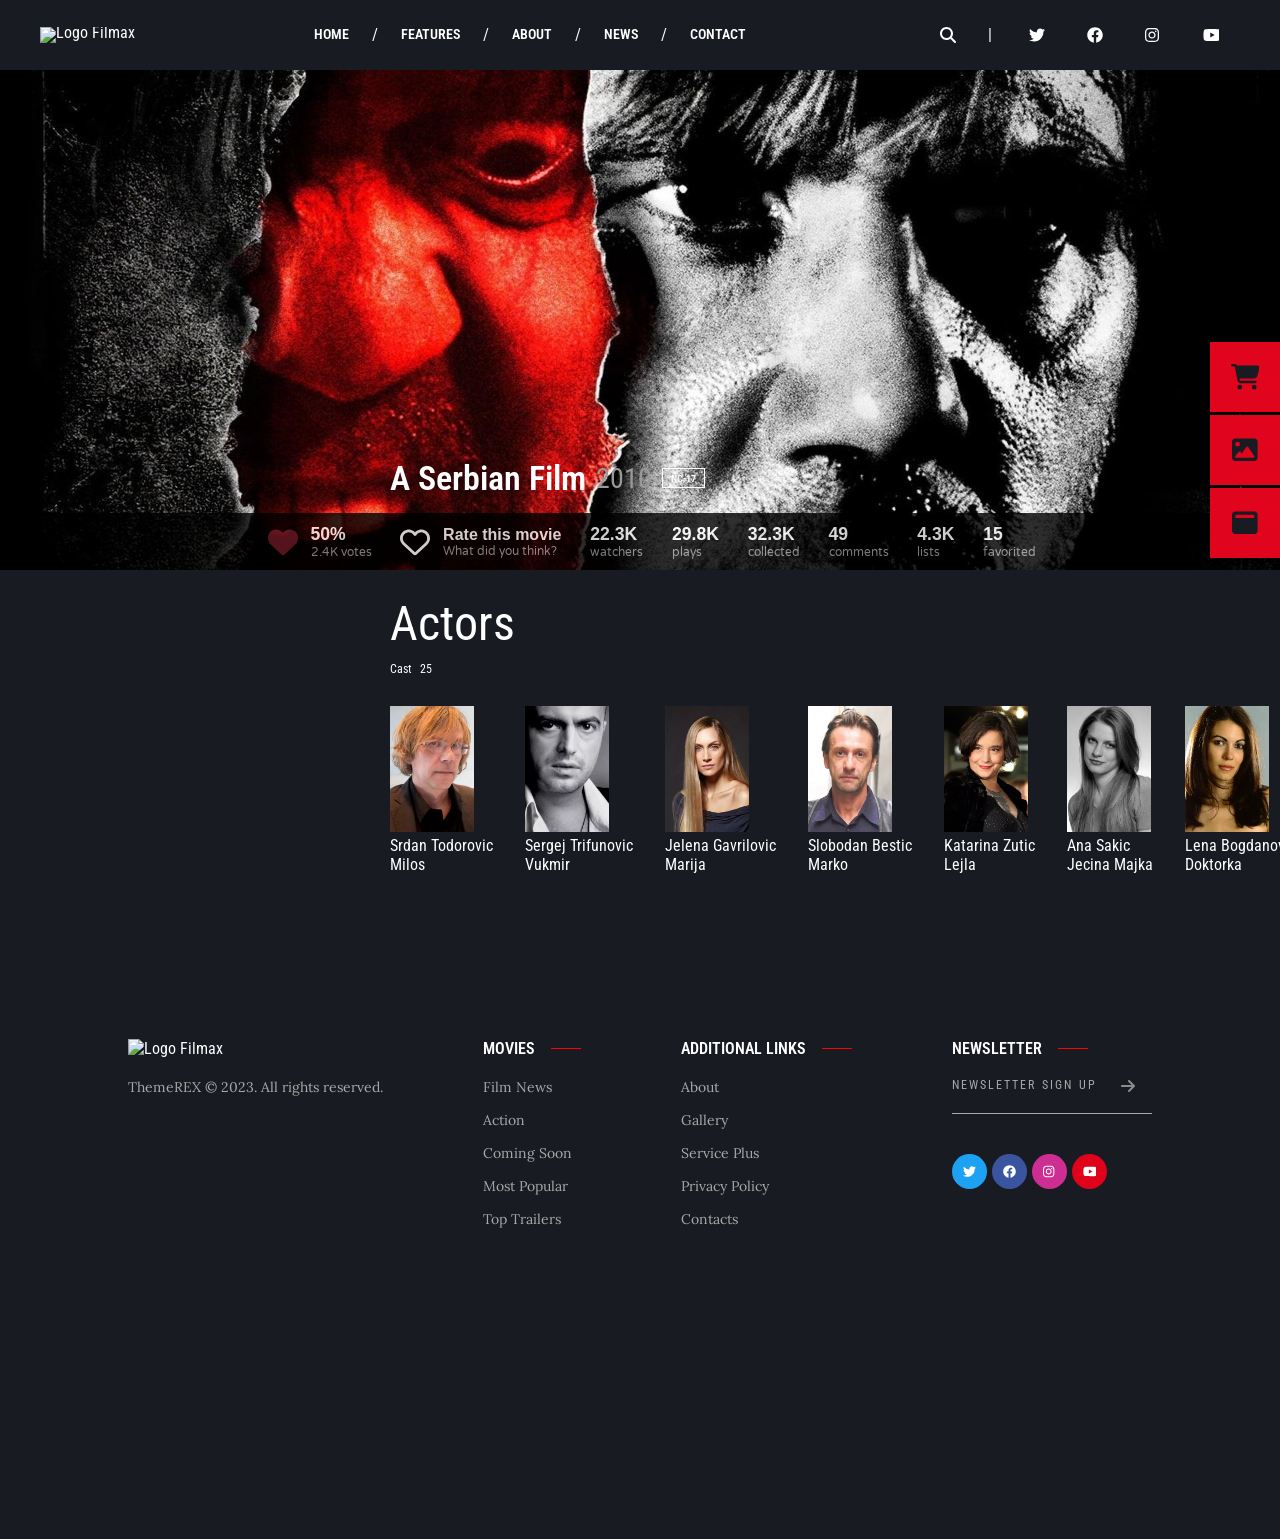
==== HTML/A SERBIAN FILM/index.html @ 6d9fb3a1 "mitad 1 pag pelicula" ====
<!DOCTYPE html>
<html lang="en">

<head>
    <meta charset="UTF-8">
    <meta name="viewport" content="width=device-width, initial-scale=1.0">
    <title>A Serbian Film</title>
    <link rel="stylesheet" href="styles.css" />
    <link rel="stylesheet" href="reset.css" />
    <style>
        @import url('https://fonts.googleapis.com/css2?family=Lora:wght@400;500&family=Roboto+Condensed:ital,wght@0,400;0,700;1,300&family=Work+Sans:wght@200;400;700&display=swap');

        @import url('https://fonts.googleapis.com/css2?family=Roboto+Condensed:ital,wght@0,400;0,700;1,300&family=Work+Sans:wght@200;400;700&display=swap');

        @import url('https://fonts.googleapis.com/css2?family=Lora:wght@400;500&family=Roboto+Condensed:ital,wght@0,400;0,700;1,300&family=Varela+Round&family=Work+Sans:wght@200;400;700&display=swap');
    </style>

</head>

<body>
    <header class="header ">

        <div class="div-header max-content">

            <img src="https://filmax.themerex.net/wp-content/uploads/2017/12/logo-1x.png" alt="Logo Filmax" />

            <nav class="nav-layout-box">
                <ul>
                    <li>
                        <a href="#">
                            <h3>Home</h3>
                        </a>
                    </li>
                    <span> / </span>
                    <li>
                        <a href="#">
                            <h3>Features</h3>
                        </a>
                    </li>
                    <span> / </span>
                    <li>
                        <a href="#">
                            <h3>About</h3>
                        </a>
                    </li>
                    <span> / </span>
                    <li>
                        <a href="#">
                            <h3>News</h3>
                        </a>
                    </li>
                    <span> / </span>
                    <li>
                        <a href="#">
                            <h3>Contact</h3>
                        </a>
                    </li>
                </ul>
            </nav>

            <section class="header-derecha">
                <search>
                    <a class="search-button">
                        <button class="icon">
                            <svg xmlns="http://www.w3.org/2000/svg" height="1em" viewBox="0 0 512 512">
                                <path
                                    d="M416 208c0 45.9-14.9 88.3-40 122.7L502.6 457.4c12.5 12.5 12.5 32.8 0 45.3s-32.8 12.5-45.3 0L330.7 376c-34.4 25.2-76.8 40-122.7 40C93.1 416 0 322.9 0 208S93.1 0 208 0S416 93.1 416 208zM208 352a144 144 0 1 0 0-288 144 144 0 1 0 0 288z" />
                            </svg>
                        </button>
                    </a>
                </search>

                <span>|</span>

                <nav class="redes-sociales1">
                    <ul>
                        <li>
                            <a class="twitter" href="#"><svg xmlns="http://www.w3.org/2000/svg" width="30px"
                                    viewBox="0 0 512 512" fill="#ffffff">
                                    <path
                                        d="M459.37 151.716c.325 4.548.325 9.097.325 13.645 0 138.72-105.583 298.558-298.558 298.558-59.452 0-114.68-17.219-161.137-47.106 8.447.974 16.568 1.299 25.34 1.299 49.055 0 94.213-16.568 130.274-44.832-46.132-.975-84.792-31.188-98.112-72.772 6.498.974 12.995 1.624 19.818 1.624 9.421 0 18.843-1.3 27.614-3.573-48.081-9.747-84.143-51.98-84.143-102.985v-1.299c13.969 7.797 30.214 12.67 47.431 13.319-28.264-18.843-46.781-51.005-46.781-87.391 0-19.492 5.197-37.36 14.294-52.954 51.655 63.675 129.3 105.258 216.365 109.807-1.624-7.797-2.599-15.918-2.599-24.04 0-57.828 46.782-104.934 104.934-104.934 30.213 0 57.502 12.67 76.67 33.137 23.715-4.548 46.456-13.32 66.599-25.34-7.798 24.366-24.366 44.833-46.132 57.827 21.117-2.273 41.584-8.122 60.426-16.243-14.292 20.791-32.161 39.308-52.628 54.253z" />
                                </svg>
                            </a>
                        </li>
                        <li>
                            <a class="fb" href="#"><svg xmlns="http://www.w3.org/2000/svg" width="30px"
                                    viewBox="0 0 512 512" fill="#ffffff">

                                    <path
                                        d="M504 256C504 119 393 8 256 8S8 119 8 256c0 123.78 90.69 226.38 209.25 245V327.69h-63V256h63v-54.64c0-62.15 37-96.48 93.67-96.48 27.14 0 55.52 4.84 55.52 4.84v61h-31.28c-30.8 0-40.41 19.12-40.41 38.73V256h68.78l-11 71.69h-57.78V501C413.31 482.38 504 379.78 504 256z" />
                                </svg>
                            </a>
                        </li>
                        <li>
                            <a class="instagram" href="#"><svg xmlns="http://www.w3.org/2000/svg" width="30px"
                                    viewBox="0 0 512 512" fill="#ffffff">
                                    <path
                                        d="M224.1 141c-63.6 0-114.9 51.3-114.9 114.9s51.3 114.9 114.9 114.9S339 319.5 339 255.9 287.7 141 224.1 141zm0 189.6c-41.1 0-74.7-33.5-74.7-74.7s33.5-74.7 74.7-74.7 74.7 33.5 74.7 74.7-33.6 74.7-74.7 74.7zm146.4-194.3c0 14.9-12 26.8-26.8 26.8-14.9 0-26.8-12-26.8-26.8s12-26.8 26.8-26.8 26.8 12 26.8 26.8zm76.1 27.2c-1.7-35.9-9.9-67.7-36.2-93.9-26.2-26.2-58-34.4-93.9-36.2-37-2.1-147.9-2.1-184.9 0-35.8 1.7-67.6 9.9-93.9 36.1s-34.4 58-36.2 93.9c-2.1 37-2.1 147.9 0 184.9 1.7 35.9 9.9 67.7 36.2 93.9s58 34.4 93.9 36.2c37 2.1 147.9 2.1 184.9 0 35.9-1.7 67.7-9.9 93.9-36.2 26.2-26.2 34.4-58 36.2-93.9 2.1-37 2.1-147.8 0-184.8zM398.8 388c-7.8 19.6-22.9 34.7-42.6 42.6-29.5 11.7-99.5 9-132.1 9s-102.7 2.6-132.1-9c-19.6-7.8-34.7-22.9-42.6-42.6-11.7-29.5-9-99.5-9-132.1s-2.6-102.7 9-132.1c7.8-19.6 22.9-34.7 42.6-42.6 29.5-11.7 99.5-9 132.1-9s102.7-2.6 132.1 9c19.6 7.8 34.7 22.9 42.6 42.6 11.7 29.5 9 99.5 9 132.1s2.7 102.7-9 132.1z" />
                                </svg>
                            </a>
                        </li>
                        <li>
                            <a class="youtube" href="#"><svg xmlns="http://www.w3.org/2000/svg" width="30px"
                                    viewBox="0 0 512 512" fill="#ffffff">
                                    <path
                                        d="M549.655 124.083c-6.281-23.65-24.787-42.276-48.284-48.597C458.781 64 288 64 288 64S117.22 64 74.629 75.486c-23.497 6.322-42.003 24.947-48.284 48.597-11.412 42.867-11.412 132.305-11.412 132.305s0 89.438 11.412 132.305c6.281 23.65 24.787 41.5 48.284 47.821C117.22 448 288 448 288 448s170.78 0 213.371-11.486c23.497-6.321 42.003-24.171 48.284-47.821 11.412-42.867 11.412-132.305 11.412-132.305s0-89.438-11.412-132.305zm-317.51 213.508V175.185l142.739 81.205-142.739 81.201z" />
                                </svg>
                            </a>
                        </li>
                    </ul>
                </nav>
            </section>
        </div>

    </header>
    <main>
        <div class="fondo-superior">
            <div class="bottom-fondo">
                <div class="title-date">
                    <h2>A Serbian Film</h2>
                    <date>2010</date>
                    <div class="NC-17">NC-17</div>
                </div>
                <div class="rating">
                    <nav class="nav-rate">
                        <ul>
                            <li>
                                <svg xmlns="http://www.w3.org/2000/svg" height="1em"
                                    viewBox="0 0 512 512">
                                    <path
                                        d="M47.6 300.4L228.3 469.1c7.5 7 17.4 10.9 27.7 10.9s20.2-3.9 27.7-10.9L464.4 300.4c30.4-28.3 47.6-68 47.6-109.5v-5.8c0-69.9-50.5-129.5-119.4-141C347 36.5 300.6 51.4 268 84L256 96 244 84c-32.6-32.6-79-47.5-124.6-39.9C50.5 55.6 0 115.2 0 185.1v5.8c0 41.5 17.2 81.2 47.6 109.5z" />
                                </svg>
                                <div class="votes">
                                    <span class="negrita">50%</span>
                                    <span class="light-grey">2.4K votes</span>
                                </div>
                            </li>
                            <li>
                                <svg xmlns="http://www.w3.org/2000/svg" height="1em"
                                    viewBox="0 0 512 512">
                                    <path
                                    fill="#ffffff"
                                        d="M225.8 468.2l-2.5-2.3L48.1 303.2C17.4 274.7 0 234.7 0 192.8v-3.3c0-70.4 50-130.8 119.2-144C158.6 37.9 198.9 47 231 69.6c9 6.4 17.4 13.8 25 22.3c4.2-4.8 8.7-9.2 13.5-13.3c3.7-3.2 7.5-6.2 11.5-9c0 0 0 0 0 0C313.1 47 353.4 37.9 392.8 45.4C462 58.6 512 119.1 512 189.5v3.3c0 41.9-17.4 81.9-48.1 110.4L288.7 465.9l-2.5 2.3c-8.2 7.6-19 11.9-30.2 11.9s-22-4.2-30.2-11.9zM239.1 145c-.4-.3-.7-.7-1-1.1l-17.8-20c0 0-.1-.1-.1-.1c0 0 0 0 0 0c-23.1-25.9-58-37.7-92-31.2C81.6 101.5 48 142.1 48 189.5v3.3c0 28.5 11.9 55.8 32.8 75.2L256 430.7 431.2 268c20.9-19.4 32.8-46.7 32.8-75.2v-3.3c0-47.3-33.6-88-80.1-96.9c-34-6.5-69 5.4-92 31.2c0 0 0 0-.1 .1s0 0-.1 .1l-17.8 20c-.3 .4-.7 .7-1 1.1c-4.5 4.5-10.6 7-16.9 7s-12.4-2.5-16.9-7z" />
                                </svg>
                                <div class="rate-this">
                                    <span class="negrita-rate">Rate this movie</span>
                                    <span class="light-grey">What did you think?</span>
                                </div>
                            </li>
                            <li>
                                <div class="watchers">
                                    <span class="negrita">22.3K</span>
                                    <span class="light-grey">watchers</span>
                                </div>
                            </li>
                            <li>
                                <div class="plays">
                                    <span class="negrita">29.8K</span>
                                    <span class="light-grey">plays</span>
                                </div>
                            </li>
                            <li>
                                <div class="collected">
                                    <span class="negrita">32.3K</span>
                                    <span class="light-grey">collected</span>
                                </div>
                            </li>
                            <li>
                                <div class="comments">
                                    <span class="negrita">49</span>
                                    <span class="light-grey">comments</span>
                                </div>
                            </li>
                            <li>
                                <div class="lists">
                                    <span class="negrita">4.3K</span>
                                    <span class="light-grey">lists</span>
                                </div>
                            </li>
                            <li>
                                <div class="favorited">
                                    <span class="negrita">15</span>
                                    <span class="light-grey">favorited</span>
                                </div>
                            </li>
                        </ul>
                    </nav>
                </div>
            </div>
        </div>

        <section class="actors">
            <h2>Actors</h2>
            <div class="cast">
                <p>Cast</p>
                <span>25</span>
            </div>
            <div class="posters">
               <a href="#">
                <img src="imagenes/898f178132.jpg.webp">
                <h3>Srdan Todorovic</h3>
                <h4>Milos</h4>
               </a>
               <a href="#">
                <img src="imagenes/vukmir.webp">
                <h3>Sergej Trifunovic</h3>
                <h4>Vukmir</h4>
               </a>
               <a href="#">
                <img src="imagenes/marija.webp">
                <h3>Jelena Gavrilovic</h3>
                <h4>Marija</h4>
               </a>
               <a href="#">
                <img src="imagenes/marko.webp">
                <h3>Slobodan Bestic</h3>
                <h4>Marko</h4>
               </a>
               <a href="#">
                <img src="imagenes/lejla.webp">
                <h3>Katarina Zutic</h3>
                <h4>Lejla</h4>
               </a>
               <a href="#">
                <img src="imagenes/jecina-majka.webp">
                <h3>Ana Sakic</h3>
                <h4>Jecina Majka</h4>
               </a>
               <a href="#">
                <img src="imagenes/doktorka.webp">
                <h3>Lena Bogdanovic</h3>
                <h4>Doktorka</h4>
               </a> 
            </div>

        </section>
    </main>
    <footer>
        <figure>
            <img src="https://filmax.themerex.net/wp-content/uploads/2017/12/logo-1x.png" alt="Logo Filmax" />
            <figcaption>
                <p>ThemeREX © 2023. All rights reserved.</p>
            </figcaption>
        </figure>

        <nav class="footer-section">
            <h3 class="footer-title">Movies</h3>
            <ul>
                <li><a href="#">Film News</a></li>
                <li><a href="#">Action</a></li>
                <li><a href="#">Coming Soon</a></li>
                <li><a href="#">Most Popular</a></li>
                <li><a href="#">Top Trailers</a></li>
            </ul>
        </nav>

        <nav class="footer-section">
            <h3 class="footer-title">Additional Links</h3>
            <ul>
                <li><a href="#">About</a></li>
                <li><a href="#">Gallery</a></li>
                <li><a href="#">Service Plus</a></li>
                <li><a href="#">Privacy Policy</a></li>
                <li><a href="#">Contacts</a></li>
            </ul>
        </nav>
        <nav class="footer-section">
            <h3 class="footer-title">Newsletter</h3>
            <div class="newsletter-sign">
                <h4>Newsletter sign up</h4>
                <svg xmlns="http://www.w3.org/2000/svg" height="1em" viewBox="0 0 448 512">
                    <style>
                        svg {
                            fill: #8c8c8c
                        }
                    </style>
                    <path
                        d="M438.6 278.6c12.5-12.5 12.5-32.8 0-45.3l-160-160c-12.5-12.5-32.8-12.5-45.3 0s-12.5 32.8 0 45.3L338.8 224 32 224c-17.7 0-32 14.3-32 32s14.3 32 32 32l306.7 0L233.4 393.4c-12.5 12.5-12.5 32.8 0 45.3s32.8 12.5 45.3 0l160-160z" />
                </svg>
            </div>
            <button type="submit"></button>
            <hr />
            <div class="redes-sociales-footer">
                <ul>
                    <li>
                        <a class="twitter-footer" href="#"><svg xmlns="http://www.w3.org/2000/svg" width="30px"
                                viewBox="0 0 512 512">
                                <path
                                    d="M459.37 151.716c.325 4.548.325 9.097.325 13.645 0 138.72-105.583 298.558-298.558 298.558-59.452 0-114.68-17.219-161.137-47.106 8.447.974 16.568 1.299 25.34 1.299 49.055 0 94.213-16.568 130.274-44.832-46.132-.975-84.792-31.188-98.112-72.772 6.498.974 12.995 1.624 19.818 1.624 9.421 0 18.843-1.3 27.614-3.573-48.081-9.747-84.143-51.98-84.143-102.985v-1.299c13.969 7.797 30.214 12.67 47.431 13.319-28.264-18.843-46.781-51.005-46.781-87.391 0-19.492 5.197-37.36 14.294-52.954 51.655 63.675 129.3 105.258 216.365 109.807-1.624-7.797-2.599-15.918-2.599-24.04 0-57.828 46.782-104.934 104.934-104.934 30.213 0 57.502 12.67 76.67 33.137 23.715-4.548 46.456-13.32 66.599-25.34-7.798 24.366-24.366 44.833-46.132 57.827 21.117-2.273 41.584-8.122 60.426-16.243-14.292 20.791-32.161 39.308-52.628 54.253z" />
                            </svg>
                        </a>
                    </li>
                    <li>
                        <a class="fb-footer" href="#"><svg xmlns="http://www.w3.org/2000/svg" width="30px"
                                viewBox="0 0 512 512">
                                <path
                                    d="M504 256C504 119 393 8 256 8S8 119 8 256c0 123.78 90.69 226.38 209.25 245V327.69h-63V256h63v-54.64c0-62.15 37-96.48 93.67-96.48 27.14 0 55.52 4.84 55.52 4.84v61h-31.28c-30.8 0-40.41 19.12-40.41 38.73V256h68.78l-11 71.69h-57.78V501C413.31 482.38 504 379.78 504 256z" />
                            </svg>
                        </a>
                    </li>
                    <li>
                        <a class="insta-footer" href="#"><svg xmlns="http://www.w3.org/2000/svg" width="30px"
                                viewBox="0 0 512 512">
                                <path
                                    d="M224.1 141c-63.6 0-114.9 51.3-114.9 114.9s51.3 114.9 114.9 114.9S339 319.5 339 255.9 287.7 141 224.1 141zm0 189.6c-41.1 0-74.7-33.5-74.7-74.7s33.5-74.7 74.7-74.7 74.7 33.5 74.7 74.7-33.6 74.7-74.7 74.7zm146.4-194.3c0 14.9-12 26.8-26.8 26.8-14.9 0-26.8-12-26.8-26.8s12-26.8 26.8-26.8 26.8 12 26.8 26.8zm76.1 27.2c-1.7-35.9-9.9-67.7-36.2-93.9-26.2-26.2-58-34.4-93.9-36.2-37-2.1-147.9-2.1-184.9 0-35.8 1.7-67.6 9.9-93.9 36.1s-34.4 58-36.2 93.9c-2.1 37-2.1 147.9 0 184.9 1.7 35.9 9.9 67.7 36.2 93.9s58 34.4 93.9 36.2c37 2.1 147.9 2.1 184.9 0 35.9-1.7 67.7-9.9 93.9-36.2 26.2-26.2 34.4-58 36.2-93.9 2.1-37 2.1-147.8 0-184.8zM398.8 388c-7.8 19.6-22.9 34.7-42.6 42.6-29.5 11.7-99.5 9-132.1 9s-102.7 2.6-132.1-9c-19.6-7.8-34.7-22.9-42.6-42.6-11.7-29.5-9-99.5-9-132.1s-2.6-102.7 9-132.1c7.8-19.6 22.9-34.7 42.6-42.6 29.5-11.7 99.5-9 132.1-9s102.7-2.6 132.1 9c19.6 7.8 34.7 22.9 42.6 42.6 11.7 29.5 9 99.5 9 132.1s2.7 102.7-9 132.1z" />
                            </svg>
                        </a>
                    </li>
                    <li>
                        <a class="youtube-footer" href="#"><svg xmlns="http://www.w3.org/2000/svg" width="30px"
                                viewBox="0 0 512 512">
                                <path
                                    d="M549.655 124.083c-6.281-23.65-24.787-42.276-48.284-48.597C458.781 64 288 64 288 64S117.22 64 74.629 75.486c-23.497 6.322-42.003 24.947-48.284 48.597-11.412 42.867-11.412 132.305-11.412 132.305s0 89.438 11.412 132.305c6.281 23.65 24.787 41.5 48.284 47.821C117.22 448 288 448 288 448s170.78 0 213.371-11.486c23.497-6.321 42.003-24.171 48.284-47.821 11.412-42.867 11.412-132.305 11.412-132.305s0-89.438-11.412-132.305zm-317.51 213.508V175.185l142.739 81.205-142.739 81.201z" />
                            </svg>
                        </a>
                    </li>
                </ul>

            </div>
        </nav>
    </footer>
    <div class="fixed-shit">
        <a href="">
            <svg xmlns="http://www.w3.org/2000/svg" height="1em" viewBox="0 0 576 512">
                <path
                    d="M0 24C0 10.7 10.7 0 24 0H69.5c22 0 41.5 12.8 50.6 32h411c26.3 0 45.5 25 38.6 50.4l-41 152.3c-8.5 31.4-37 53.3-69.5 53.3H170.7l5.4 28.5c2.2 11.3 12.1 19.5 23.6 19.5H488c13.3 0 24 10.7 24 24s-10.7 24-24 24H199.7c-34.6 0-64.3-24.6-70.7-58.5L77.4 54.5c-.7-3.8-4-6.5-7.9-6.5H24C10.7 48 0 37.3 0 24zM128 464a48 48 0 1 1 96 0 48 48 0 1 1 -96 0zm336-48a48 48 0 1 1 0 96 48 48 0 1 1 0-96z" />
            </svg>
        </a>
        <a href="">
            <svg xmlns="http://www.w3.org/2000/svg" height="1em" viewBox="0 0 512 512">
                <path
                    d="M0 96C0 60.7 28.7 32 64 32H448c35.3 0 64 28.7 64 64V416c0 35.3-28.7 64-64 64H64c-35.3 0-64-28.7-64-64V96zM323.8 202.5c-4.5-6.6-11.9-10.5-19.8-10.5s-15.4 3.9-19.8 10.5l-87 127.6L170.7 297c-4.6-5.7-11.5-9-18.7-9s-14.2 3.3-18.7 9l-64 80c-5.8 7.2-6.9 17.1-2.9 25.4s12.4 13.6 21.6 13.6h96 32H424c8.9 0 17.1-4.9 21.2-12.8s3.6-17.4-1.4-24.7l-120-176zM112 192a48 48 0 1 0 0-96 48 48 0 1 0 0 96z" />
            </svg>
        </a>
        <a href="">
            <svg xmlns="http://www.w3.org/2000/svg" height="1em" viewBox="0 0 512 512">
                <path
                    d="M64 32C28.7 32 0 60.7 0 96V416c0 35.3 28.7 64 64 64H448c35.3 0 64-28.7 64-64V96c0-35.3-28.7-64-64-64H64zM96 96H416c17.7 0 32 14.3 32 32s-14.3 32-32 32H96c-17.7 0-32-14.3-32-32s14.3-32 32-32z" />
            </svg>
        </a>
    </div>
</body>

</html>
---- HTML/A SERBIAN FILM/styles.css ----
:root {
    margin: 0;
    box-sizing: border-box;
    font-family: 'Roboto Condensed', sans-serif;
    --red: #E0041D;
}

body {
    display: flex;
    flex-direction: column;
    justify-content: center;
    align-items: center;
    inline-size: 100%;
    background-color: #191b22;
    color: #ffffff;
}

.header {
    background-color: #191b22;
    inline-size: 100%;
    position: sticky;
    top: 0;
    display: flex;
    justify-content: center;
    align-items: center;
    z-index: 10;
    display: flex;
    flex-direction: column;
}

.imagen-fondo {
    width:100%;
    height: 550px;
    
}

.div-header {
    display: flex;
    flex-flow: row wrap;
    justify-content: space-between;
    align-items: center;
    block-size: 70px;
    inline-size: 100%;
    line-height: 80%;

}

.header-derecha {
    display: flex;
    justify-content: center;
    align-items: center;
    gap: 32px;
    color: #ffffff;
    padding: 1rem;
}

.icon {
    display: flex;
    justify-content: space-around;
}


.nav-layout-box ul {
    display: flex;
    align-items: center;
    justify-content: center;
    list-style-type: none;
    font-family: "Roboto Condensed", sans-serif;
    text-transform: uppercase;
    color: rgb(189, 189, 189);
}

.nav-layout-box ul li {
    padding: 4px 22px;
    font-weight: 400;
}

.nav-layout-box ul li a:hover {
    color: #ffffff;
    cursor: pointer;
    transition-duration: 0.2s;
}

.nav-layout-box ul li a {
    color: rgb(255, 255, 255);
    font-weight: 600;
    font-size: 14px;
}

.nav-layout-box ul li a h3 {
    border-bottom: 1px solid transparent;
    padding: 10px 1px;

}

.nav-layout-box ul li a h3:hover {
    border-bottom: 1px solid #DF0101;
    transition-duration: 0.2s;


}

.nav-layout-box ul span {
    color: #ffffff;
}

.search-button:hover {
    color: #868686;
    transition-duration: 0.4s;
}

.redes-sociales1 {
    display: flex;
    align-items: center;
    justify-content: center;
}

.redes-sociales1 ul {
    display: flex;
    flex-flow: row wrap;
    align-items: center;
    justify-content: space-evenly;
    gap: 2rem;
}

.redes-sociales1 ul li a {
    display: flex;
    padding: 5px;

}

.redes-sociales1 ul li a svg,
.icon svg {
    inline-size: 1rem;
    fill: #ffffff;
    cursor: pointer;
    transition: fill 0.4s;
}

.twitter:hover svg {
    fill: rgb(0, 133, 177);
}

.fb:hover svg {
    fill: rgb(48, 48, 145);
}

.instagram:hover svg {
    fill: #c54444;

}

.youtube:hover svg {
    fill: #f60303;
}

.max-content {
    max-inline-size: 1200px;
}

.fondo-superior {
    background-image: url(imagenes/fondo-supeior.jpg);
    width: 100%;
    height: 500px;
    background-size: cover;
    display: flex;
    justify-content: center;
    align-items: flex-end;
}

.bottom-fondo {
    display:flex;
    flex-direction: column;
    justify-content: center;
    align-items: flex-start;
    width: 100%;
    
}

.title-date {
    width:60%;
    font-size: 34px;
    font-weight: 600;
    display: flex;
    flex-direction: row;
    gap: 10px;
    margin: 15px 390px 15px 390px;
    display: flex;
    justify-content:flex-start;
    align-items: center;
     

}

.title-date date {
    font-size: 28px;
    font-weight:400;
    color: #999999;
}

.NC-17 {
    content: "";
    width: 41px;
    height: 18px;
    border: 1px solid rgb(255, 255, 255);
    font-size: 10px;
    display: flex;
    justify-content: center;
    align-items: center;
    cursor: pointer;
    transition: all 1s;
}

.NC-17:hover {
    background: #ffffff;
    color: #000000;
}


.rating {
    width: 100%;
    background-color: #000000;
    opacity: 80%;
    padding: 12px;
    height: 33px;
    display:flex;
    justify-content: center;
    align-items: center;
}

.nav-rate ul {
    display: flex;
    flex-direction: row;
    justify-content: center;
    align-items: center;
    gap: 1.8rem;
    
}

.nav-rate ul li {
    display: flex;
    flex-direction: row;
    justify-content: center;
    align-items: center;
    gap: 0.8rem;
    
    
}

.nav-rate ul li .votes, .nav-rate ul li .rate-this, .nav-rate ul li .watchers, .nav-rate ul li .plays, .nav-rate ul li .collected, .nav-rate ul li .comments, .nav-rate ul li .lists, .nav-rate ul li .favorited {
    display: flex;
    flex-direction: column;
    justify-content: center;
    align-items: flex-start;
    left: 0;
    cursor:pointer;
}



.nav-rate ul li .negrita {
    font-family:Impact, Haettenschweiler, 'Arial Narrow Bold', sans-serif;
    font-size: 1.1rem;
    font-weight: 600;
}

.nav-rate ul li .negrita-rate {
    font-family:Impact, Haettenschweiler, 'Arial Narrow Bold', sans-serif;
    font-size: 1rem;
    font-weight: 600;
}

.nav-rate ul li .light-grey {
    font-family: 'varela round', sans-serif;
    font-size: 12px;
    font-weight: 200;
    color:#999999;
}


.nav-rate ul li svg {
    height: 30px;
    fill:#661824;
    cursor:pointer;
}

.actors {
    width: 1000px;
    display: flex;
    flex-direction: column;
    justify-content: center;
    align-items: center;
    text-align: start;
    margin: 15px 390px 15px 390px;

}

.posters {
    width: 100%;
    display: flex;
    justify-content: flex-start;
    align-items: center;
    text-wrap: balance;
    gap: 2rem;
    
}

.posters img {
    width: 84px;
}

.actors h2 {
    justify-self: center;
    align-self: flex-start;
    font-size: 3rem;
    margin: 10px 0px;
}

.actors .cast {
    font-size: 12px;
    display: inline-flex;
    justify-self: center;
    align-self: flex-start;
    gap: 8px;
    margin-bottom: 30px;

}

main {
    width: 100%;
}



footer {
    display: flex;
    justify-content: space-between;
    align-items: flex-start;
    width: 80%;
    height: 350px;
    padding: 150px 150px 150px 150px;
}

figcaption {
    font-family: 'Lora', sans-serif;
    font-size: 14px;
    color: #A8A8A8;
    margin-top: 20px;
}

.footer-title {
    display: flex;
    justify-content: flex-start;
    align-items: center;
    font-size: 1rem;
    font-weight: 600;
    text-transform: uppercase;
    margin-bottom: 20px;
}

.footer-title:after {
    display: inline-block;
    content: "";
    align-self: center;
    justify-self: center;
    margin-left: 1em;
    block-size: 1.5px;
    inline-size: 30px;
    background-color: #FF0000;
}

.footer-section ul {
    display: flex;
    flex-direction: column;
    gap: 15px;
}

.footer-section ul li {
    font-family: 'Lora', sans-serif;
    font-size: 14px;
    color: #A8A8A8;
    cursor:pointer;
}

.footer-section h4 {
    font-family: 'Roboto Condensed', sans-serif;
    font-size: 12px;
    line-height: 0.8em;
    color: #A8A8A8;
    text-transform: uppercase;
    font-weight: 400;
    letter-spacing: 2px;
    word-spacing: 1px;
}

.newsletter-sign {
    display:flex;
    flex-direction: row;
    justify-content: flex-start;
    align-items: center;
    gap: 1.5rem;
    cursor:pointer;
}



.redes-sociales-footer:before {
    display:flex;
    content: "";
    align-self: center;
    justify-self: center;
    block-size: 0.5px;
    inline-size: 200px;
    background-color: #A8A8A8;
    margin-bottom: 40px;
}

.redes-sociales-footer ul {
    display:flex;
    flex-direction: row;
    gap: 5px; 
}



.redes-sociales-footer ul li a svg {
    fill: #ffffff;
    width: 13px; 
    
}

.redes-sociales-footer .twitter-footer, .redes-sociales-footer .fb-footer, .redes-sociales-footer .insta-footer, .redes-sociales-footer .youtube-footer    {
    background: #1DA1F3;
    width: 15px;
    height: 15px;
    padding: 10px;
    border-radius: 50%;
    display: flex;
    align-items: center;
    justify-content: center;
}

.redes-sociales-footer .fb-footer {
    background: #3A559F ;
}

.redes-sociales-footer .insta-footer {
    background: #CE2E92 ;
}

.redes-sociales-footer .youtube-footer {
    background: #E0011A ;
} 

.fixed-shit {
    position: fixed;
    top: 50%;
    right: 0;
    z-index: 10;
    display: flex;
    flex-direction: column;
    transform: translate(0, -50%);
    gap: 3px;
}

.fixed-shit a {
    display: flex;
    width: 70px;
    height: 70px;
    background: #E0041D;
    justify-content: center;
    align-items: center;
    box-shadow: black  0.5px 0.5px 1px 0.1px;
}
.fixed-shit a svg {
    height: 1.6rem;
    fill: #191b22;
}
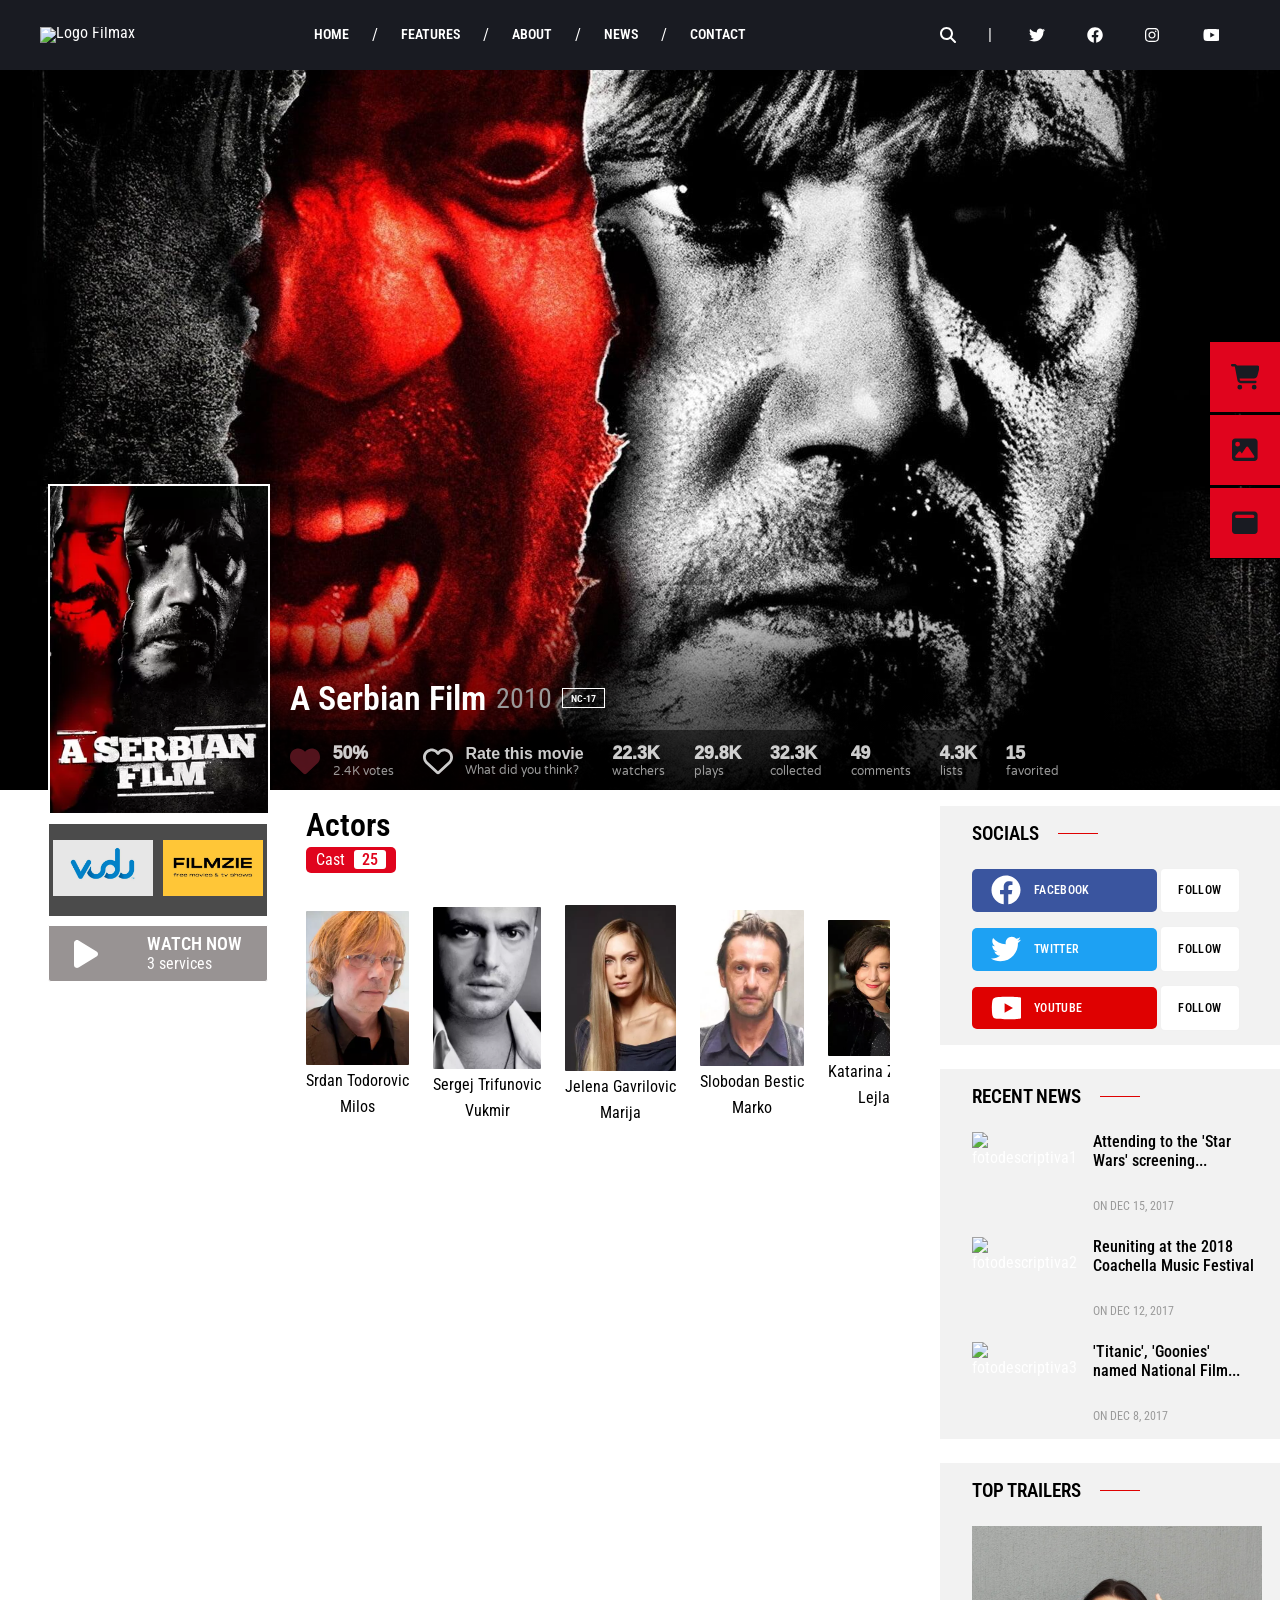
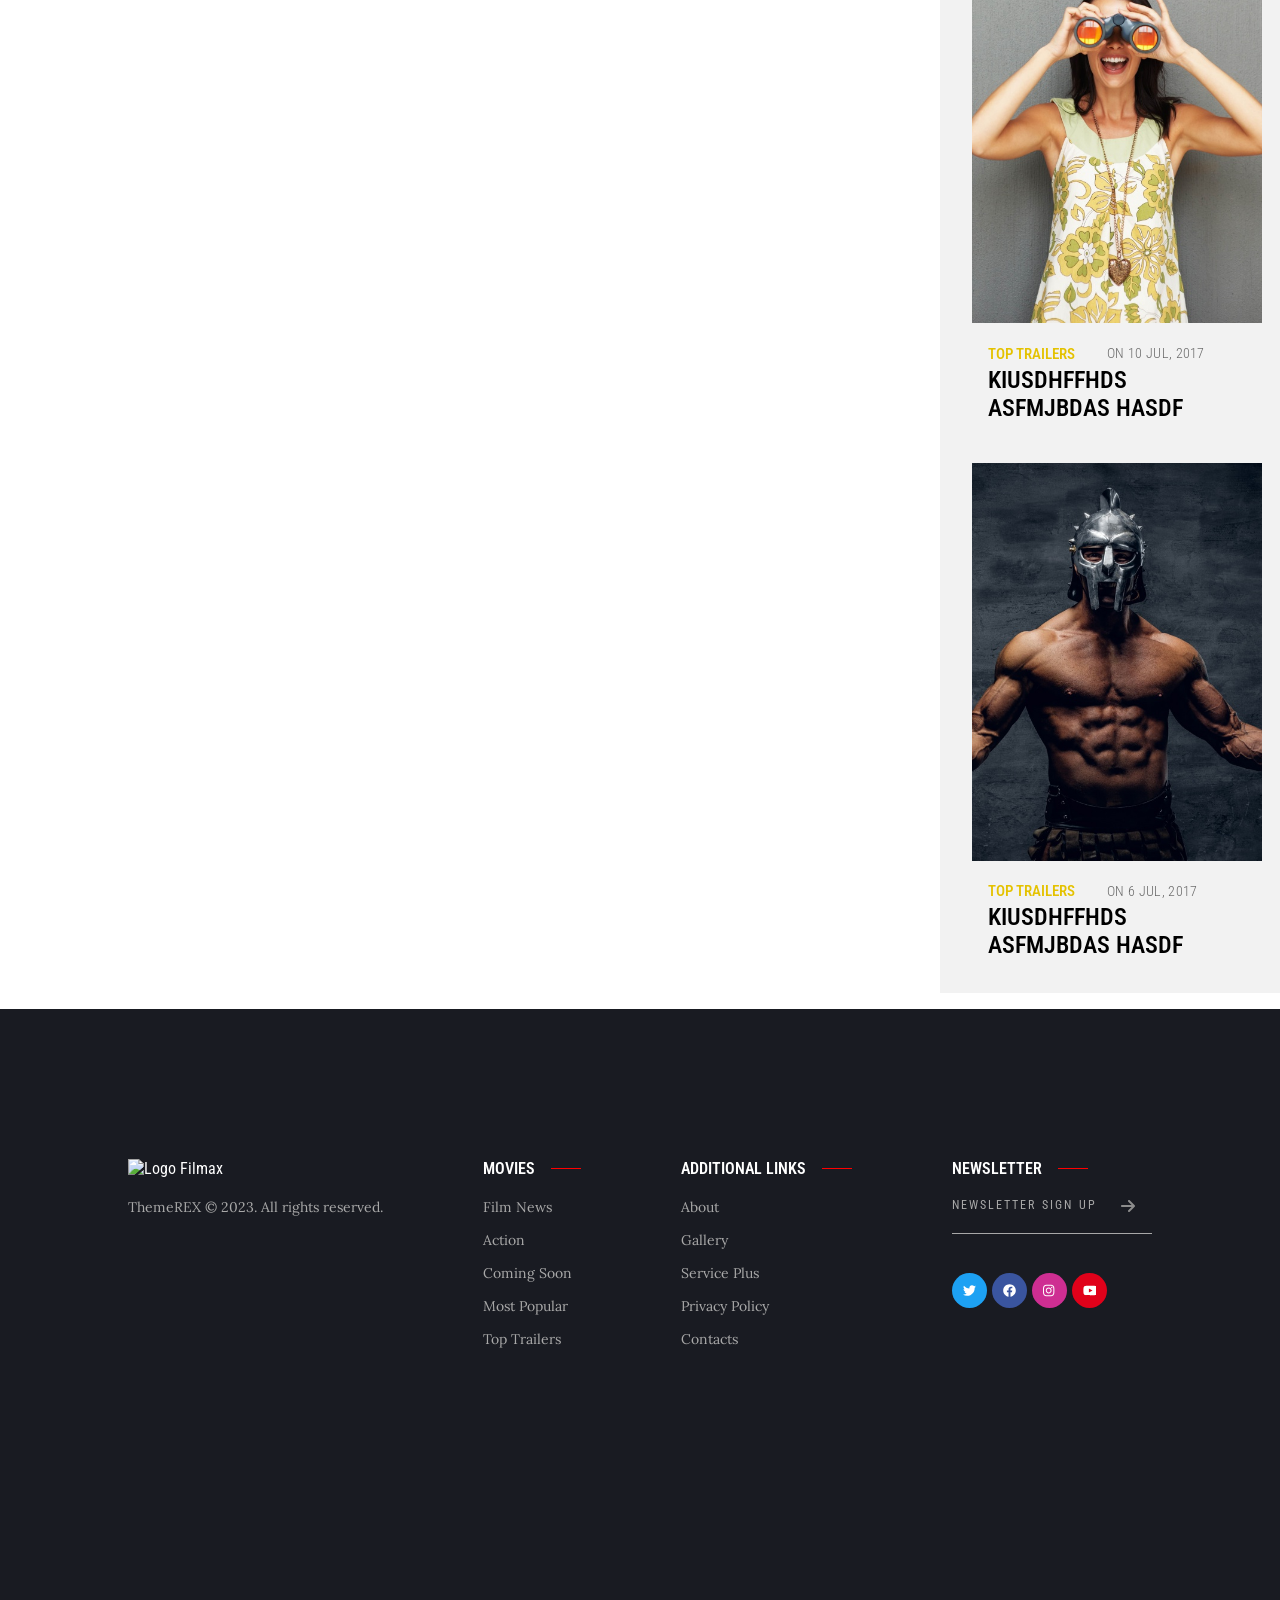
==== commit 663e9782: "aside completo y snap-scroll actores de ASF web" ====
--- a/HTML/A SERBIAN FILM/index.html
+++ b/HTML/A SERBIAN FILM/index.html
@@ -24,217 +24,460 @@
 
             <img src="https://filmax.themerex.net/wp-content/uploads/2017/12/logo-1x.png" alt="Logo Filmax" />
 
+
             <nav class="nav-layout-box">
+
                 <ul>
-                    <li>
+
+                    <li>
+
                         <a href="#">
+
                             <h3>Home</h3>
-                        </a>
-                    </li>
+
+                        </a>
+
+                    </li>
+
                     <span> / </span>
-                    <li>
+
+                    <li>
+
                         <a href="#">
+
                             <h3>Features</h3>
-                        </a>
-                    </li>
+
+                        </a>
+
+                    </li>
+
                     <span> / </span>
-                    <li>
+
+                    <li>
+
                         <a href="#">
+
                             <h3>About</h3>
-                        </a>
-                    </li>
+
+                        </a>
+
+                    </li>
+
                     <span> / </span>
-                    <li>
+
+                    <li>
+
                         <a href="#">
+
                             <h3>News</h3>
-                        </a>
-                    </li>
+
+                        </a>
+
+                    </li>
+
                     <span> / </span>
-                    <li>
+
+                    <li>
+
                         <a href="#">
+
                             <h3>Contact</h3>
-                        </a>
-                    </li>
+
+                        </a>
+
+                    </li>
+
                 </ul>
+
             </nav>
 
             <section class="header-derecha">
+
                 <search>
+
                     <a class="search-button">
+
                         <button class="icon">
+
                             <svg xmlns="http://www.w3.org/2000/svg" height="1em" viewBox="0 0 512 512">
                                 <path
                                     d="M416 208c0 45.9-14.9 88.3-40 122.7L502.6 457.4c12.5 12.5 12.5 32.8 0 45.3s-32.8 12.5-45.3 0L330.7 376c-34.4 25.2-76.8 40-122.7 40C93.1 416 0 322.9 0 208S93.1 0 208 0S416 93.1 416 208zM208 352a144 144 0 1 0 0-288 144 144 0 1 0 0 288z" />
                             </svg>
+
                         </button>
+
                     </a>
+
                 </search>
 
                 <span>|</span>
 
+
                 <nav class="redes-sociales1">
+
                     <ul>
+
                         <li>
+
                             <a class="twitter" href="#"><svg xmlns="http://www.w3.org/2000/svg" width="30px"
                                     viewBox="0 0 512 512" fill="#ffffff">
+
                                     <path
                                         d="M459.37 151.716c.325 4.548.325 9.097.325 13.645 0 138.72-105.583 298.558-298.558 298.558-59.452 0-114.68-17.219-161.137-47.106 8.447.974 16.568 1.299 25.34 1.299 49.055 0 94.213-16.568 130.274-44.832-46.132-.975-84.792-31.188-98.112-72.772 6.498.974 12.995 1.624 19.818 1.624 9.421 0 18.843-1.3 27.614-3.573-48.081-9.747-84.143-51.98-84.143-102.985v-1.299c13.969 7.797 30.214 12.67 47.431 13.319-28.264-18.843-46.781-51.005-46.781-87.391 0-19.492 5.197-37.36 14.294-52.954 51.655 63.675 129.3 105.258 216.365 109.807-1.624-7.797-2.599-15.918-2.599-24.04 0-57.828 46.782-104.934 104.934-104.934 30.213 0 57.502 12.67 76.67 33.137 23.715-4.548 46.456-13.32 66.599-25.34-7.798 24.366-24.366 44.833-46.132 57.827 21.117-2.273 41.584-8.122 60.426-16.243-14.292 20.791-32.161 39.308-52.628 54.253z" />
                                 </svg>
+
                             </a>
+
                         </li>
+
                         <li>
+
                             <a class="fb" href="#"><svg xmlns="http://www.w3.org/2000/svg" width="30px"
                                     viewBox="0 0 512 512" fill="#ffffff">
 
                                     <path
                                         d="M504 256C504 119 393 8 256 8S8 119 8 256c0 123.78 90.69 226.38 209.25 245V327.69h-63V256h63v-54.64c0-62.15 37-96.48 93.67-96.48 27.14 0 55.52 4.84 55.52 4.84v61h-31.28c-30.8 0-40.41 19.12-40.41 38.73V256h68.78l-11 71.69h-57.78V501C413.31 482.38 504 379.78 504 256z" />
                                 </svg>
+
                             </a>
+
                         </li>
+
                         <li>
+
                             <a class="instagram" href="#"><svg xmlns="http://www.w3.org/2000/svg" width="30px"
                                     viewBox="0 0 512 512" fill="#ffffff">
                                     <path
                                         d="M224.1 141c-63.6 0-114.9 51.3-114.9 114.9s51.3 114.9 114.9 114.9S339 319.5 339 255.9 287.7 141 224.1 141zm0 189.6c-41.1 0-74.7-33.5-74.7-74.7s33.5-74.7 74.7-74.7 74.7 33.5 74.7 74.7-33.6 74.7-74.7 74.7zm146.4-194.3c0 14.9-12 26.8-26.8 26.8-14.9 0-26.8-12-26.8-26.8s12-26.8 26.8-26.8 26.8 12 26.8 26.8zm76.1 27.2c-1.7-35.9-9.9-67.7-36.2-93.9-26.2-26.2-58-34.4-93.9-36.2-37-2.1-147.9-2.1-184.9 0-35.8 1.7-67.6 9.9-93.9 36.1s-34.4 58-36.2 93.9c-2.1 37-2.1 147.9 0 184.9 1.7 35.9 9.9 67.7 36.2 93.9s58 34.4 93.9 36.2c37 2.1 147.9 2.1 184.9 0 35.9-1.7 67.7-9.9 93.9-36.2 26.2-26.2 34.4-58 36.2-93.9 2.1-37 2.1-147.8 0-184.8zM398.8 388c-7.8 19.6-22.9 34.7-42.6 42.6-29.5 11.7-99.5 9-132.1 9s-102.7 2.6-132.1-9c-19.6-7.8-34.7-22.9-42.6-42.6-11.7-29.5-9-99.5-9-132.1s-2.6-102.7 9-132.1c7.8-19.6 22.9-34.7 42.6-42.6 29.5-11.7 99.5-9 132.1-9s102.7-2.6 132.1 9c19.6 7.8 34.7 22.9 42.6 42.6 11.7 29.5 9 99.5 9 132.1s2.7 102.7-9 132.1z" />
                                 </svg>
+
                             </a>
+
                         </li>
+
                         <li>
                             <a class="youtube" href="#"><svg xmlns="http://www.w3.org/2000/svg" width="30px"
                                     viewBox="0 0 512 512" fill="#ffffff">
                                     <path
                                         d="M549.655 124.083c-6.281-23.65-24.787-42.276-48.284-48.597C458.781 64 288 64 288 64S117.22 64 74.629 75.486c-23.497 6.322-42.003 24.947-48.284 48.597-11.412 42.867-11.412 132.305-11.412 132.305s0 89.438 11.412 132.305c6.281 23.65 24.787 41.5 48.284 47.821C117.22 448 288 448 288 448s170.78 0 213.371-11.486c23.497-6.321 42.003-24.171 48.284-47.821 11.412-42.867 11.412-132.305 11.412-132.305s0-89.438-11.412-132.305zm-317.51 213.508V175.185l142.739 81.205-142.739 81.201z" />
                                 </svg>
+
                             </a>
+
                         </li>
+
                     </ul>
+
                 </nav>
+
             </section>
+
         </div>
 
     </header>
+
     <main>
-        <div class="fondo-superior">
-            <div class="bottom-fondo">
-                <div class="title-date">
-                    <h2>A Serbian Film</h2>
-                    <date>2010</date>
-                    <div class="NC-17">NC-17</div>
+
+        <div class="flex-container ">
+
+            <div class="grid-layout max-content">
+
+                <div class="movie-side">
+                    <div class="fixed-side">
+                        <img class="caratula" src="imagenes/a-s-f-little.jpg.webp" />
+                        <nav class="streaming-links">
+                            <ul>
+
+                                <li>
+
+                                    <a href="#">
+
+                                        <img class="vudu" src="imagenes/vudu_logo1.webp">
+
+                                    </a>
+
+                                </li>
+
+                                <li>
+                                    <a href="#">
+
+                                        <img class="filmzie" src="imagenes/filmziefree.jpg">
+
+                                    </a>
+
+                                </li>
+                            </ul>
+                        </nav>
+                        <button class="watch-now-button">
+                            <svg xmlns="http://www.w3.org/2000/svg" height="1.5em" viewBox="0 0 384 512">
+                                <path
+                                    d="M73 39c-14.8-9.1-33.4-9.4-48.5-.9S0 62.6 0 80V432c0 17.4 9.4 33.4 24.5 41.9s33.7 8.1 48.5-.9L361 297c14.3-8.7 23-24.2 23-41s-8.7-32.2-23-41L73 39z" />
+                            </svg>
+                            <div class="watch-now">
+                                <h2>WATCH NOW</h2>
+                                <p>3 services</p>
+                            </div>
+                        </button>
+
+                    </div>
                 </div>
-                <div class="rating">
-                    <nav class="nav-rate">
-                        <ul>
-                            <li>
-                                <svg xmlns="http://www.w3.org/2000/svg" height="1em"
-                                    viewBox="0 0 512 512">
-                                    <path
-                                        d="M47.6 300.4L228.3 469.1c7.5 7 17.4 10.9 27.7 10.9s20.2-3.9 27.7-10.9L464.4 300.4c30.4-28.3 47.6-68 47.6-109.5v-5.8c0-69.9-50.5-129.5-119.4-141C347 36.5 300.6 51.4 268 84L256 96 244 84c-32.6-32.6-79-47.5-124.6-39.9C50.5 55.6 0 115.2 0 185.1v5.8c0 41.5 17.2 81.2 47.6 109.5z" />
-                                </svg>
-                                <div class="votes">
-                                    <span class="negrita">50%</span>
-                                    <span class="light-grey">2.4K votes</span>
+
+                <div class="movie-info">
+                    <div class="title-date">
+                        <h2>A Serbian Film</h2>
+                        <date>2010</date>
+                        <div class="NC-17">NC-17</div>
+                    </div>
+                    <div class="rating">
+                        <nav class="nav-rate">
+                            <ul>
+                                <li>
+                                    <svg xmlns="http://www.w3.org/2000/svg" height="1em" viewBox="0 0 512 512">
+                                        <path
+                                            d="M47.6 300.4L228.3 469.1c7.5 7 17.4 10.9 27.7 10.9s20.2-3.9 27.7-10.9L464.4 300.4c30.4-28.3 47.6-68 47.6-109.5v-5.8c0-69.9-50.5-129.5-119.4-141C347 36.5 300.6 51.4 268 84L256 96 244 84c-32.6-32.6-79-47.5-124.6-39.9C50.5 55.6 0 115.2 0 185.1v5.8c0 41.5 17.2 81.2 47.6 109.5z" />
+                                    </svg>
+                                    <div class="votes">
+                                        <span class="negrita">50%</span>
+                                        <span class="light-grey">2.4K votes</span>
+                                    </div>
+                                </li>
+                                <li>
+                                    <svg xmlns="http://www.w3.org/2000/svg" height="1em" viewBox="0 0 512 512">
+                                        <path fill="#ffffff"
+                                            d="M225.8 468.2l-2.5-2.3L48.1 303.2C17.4 274.7 0 234.7 0 192.8v-3.3c0-70.4 50-130.8 119.2-144C158.6 37.9 198.9 47 231 69.6c9 6.4 17.4 13.8 25 22.3c4.2-4.8 8.7-9.2 13.5-13.3c3.7-3.2 7.5-6.2 11.5-9c0 0 0 0 0 0C313.1 47 353.4 37.9 392.8 45.4C462 58.6 512 119.1 512 189.5v3.3c0 41.9-17.4 81.9-48.1 110.4L288.7 465.9l-2.5 2.3c-8.2 7.6-19 11.9-30.2 11.9s-22-4.2-30.2-11.9zM239.1 145c-.4-.3-.7-.7-1-1.1l-17.8-20c0 0-.1-.1-.1-.1c0 0 0 0 0 0c-23.1-25.9-58-37.7-92-31.2C81.6 101.5 48 142.1 48 189.5v3.3c0 28.5 11.9 55.8 32.8 75.2L256 430.7 431.2 268c20.9-19.4 32.8-46.7 32.8-75.2v-3.3c0-47.3-33.6-88-80.1-96.9c-34-6.5-69 5.4-92 31.2c0 0 0 0-.1 .1s0 0-.1 .1l-17.8 20c-.3 .4-.7 .7-1 1.1c-4.5 4.5-10.6 7-16.9 7s-12.4-2.5-16.9-7z" />
+                                    </svg>
+                                    <div class="rate-this">
+                                        <span class="negrita-rate">Rate this movie</span>
+                                        <span class="light-grey">What did you think?</span>
+                                    </div>
+                                </li>
+                                <li>
+                                    <div class="watchers">
+                                        <span class="negrita">22.3K</span>
+                                        <span class="light-grey">watchers</span>
+                                    </div>
+                                </li>
+                                <li>
+                                    <div class="plays">
+                                        <span class="negrita">29.8K</span>
+                                        <span class="light-grey">plays</span>
+                                    </div>
+                                </li>
+                                <li>
+                                    <div class="collected">
+                                        <span class="negrita">32.3K</span>
+                                        <span class="light-grey">collected</span>
+                                    </div>
+                                </li>
+                                <li>
+                                    <div class="comments">
+                                        <span class="negrita">49</span>
+                                        <span class="light-grey">comments</span>
+                                    </div>
+                                </li>
+                                <li>
+                                    <div class="lists">
+                                        <span class="negrita">4.3K</span>
+                                        <span class="light-grey">lists</span>
+                                    </div>
+                                </li>
+                                <li>
+                                    <div class="favorited">
+                                        <span class="negrita">15</span>
+                                        <span class="light-grey">favorited</span>
+                                    </div>
+                                </li>
+                            </ul>
+                        </nav>
+                    </div>
+                </div>
+
+            </div>
+
+        </div>
+
+
+
+        <div class="flex-container2">
+
+            <div class="grid-layout max-content">
+
+                <div class="movie-side2">
+
+
+                </div>
+
+                <div class="grid-layout2">
+
+                    <div class="main-section">
+
+                        <section class="actors">
+                            <div class="intro-actors">
+                                <h2>Actors</h2>
+                                <div class="cast">
+                                    <p>Cast</p>
+                                    <span class="num-cast">25</span>
                                 </div>
-                            </li>
-                            <li>
-                                <svg xmlns="http://www.w3.org/2000/svg" height="1em"
-                                    viewBox="0 0 512 512">
-                                    <path
-                                    fill="#ffffff"
-                                        d="M225.8 468.2l-2.5-2.3L48.1 303.2C17.4 274.7 0 234.7 0 192.8v-3.3c0-70.4 50-130.8 119.2-144C158.6 37.9 198.9 47 231 69.6c9 6.4 17.4 13.8 25 22.3c4.2-4.8 8.7-9.2 13.5-13.3c3.7-3.2 7.5-6.2 11.5-9c0 0 0 0 0 0C313.1 47 353.4 37.9 392.8 45.4C462 58.6 512 119.1 512 189.5v3.3c0 41.9-17.4 81.9-48.1 110.4L288.7 465.9l-2.5 2.3c-8.2 7.6-19 11.9-30.2 11.9s-22-4.2-30.2-11.9zM239.1 145c-.4-.3-.7-.7-1-1.1l-17.8-20c0 0-.1-.1-.1-.1c0 0 0 0 0 0c-23.1-25.9-58-37.7-92-31.2C81.6 101.5 48 142.1 48 189.5v3.3c0 28.5 11.9 55.8 32.8 75.2L256 430.7 431.2 268c20.9-19.4 32.8-46.7 32.8-75.2v-3.3c0-47.3-33.6-88-80.1-96.9c-34-6.5-69 5.4-92 31.2c0 0 0 0-.1 .1s0 0-.1 .1l-17.8 20c-.3 .4-.7 .7-1 1.1c-4.5 4.5-10.6 7-16.9 7s-12.4-2.5-16.9-7z" />
-                                </svg>
-                                <div class="rate-this">
-                                    <span class="negrita-rate">Rate this movie</span>
-                                    <span class="light-grey">What did you think?</span>
+                            </div>
+                            <div class="posters">
+                                <a href="#">
+                                    <img src="imagenes/898f178132.jpg.webp">
+                                    <h3>Srdan Todorovic</h3>
+                                    <h4>Milos</h4>
+                                </a>
+                                <a href="#">
+                                    <img src="imagenes/vukmir.webp">
+                                    <h3>Sergej Trifunovic</h3>
+                                    <h4>Vukmir</h4>
+                                </a>
+                                <a href="#">
+                                    <img src="imagenes/marija.webp">
+                                    <h3>Jelena Gavrilovic</h3>
+                                    <h4>Marija</h4>
+                                </a>
+                                <a href="#">
+                                    <img src="imagenes/marko.webp">
+                                    <h3>Slobodan Bestic</h3>
+                                    <h4>Marko</h4>
+                                </a>
+                                <a href="#">
+                                    <img src="imagenes/lejla.webp">
+                                    <h3>Katarina Zutic</h3>
+                                    <h4>Lejla</h4>
+                                </a>
+                                <a href="#">
+                                    <img src="imagenes/jecina-majka.webp">
+                                    <h3>Ana Sakic</h3>
+                                    <h4>Jecina Majka</h4>
+                                </a>
+                                <a href="#">
+                                    <img src="imagenes/doktorka.webp">
+                                    <h3>Lena Bogdanovic</h3>
+                                    <h4>Doktorka</h4>
+                                </a>
+                        </section>
+
+                        <section class="">
+
+                        </section>
+
+                    </div>
+
+                    <aside class="aside">
+                        <div class="socials">
+                            <h2><i>Socials</i></h2>
+                            <div class="adds-container">
+                                <div class="add face">
+                                    <svg xmlns="http://www.w3.org/2000/svg" width="30px" viewBox="0 0 512 512">
+                                        <path
+                                            d="M504 256C504 119 393 8 256 8S8 119 8 256c0 123.78 90.69 226.38 209.25 245V327.69h-63V256h63v-54.64c0-62.15 37-96.48 93.67-96.48 27.14 0 55.52 4.84 55.52 4.84v61h-31.28c-30.8 0-40.41 19.12-40.41 38.73V256h68.78l-11 71.69h-57.78V501C413.31 482.38 504 379.78 504 256z" />
+                                    </svg>
+                                    <h4>Facebook</h4>
                                 </div>
-                            </li>
-                            <li>
-                                <div class="watchers">
-                                    <span class="negrita">22.3K</span>
-                                    <span class="light-grey">watchers</span>
+                                <div class="add twit">
+                                    <svg xmlns="http://www.w3.org/2000/svg" width="30px" viewBox="0 0 512 512"
+                                        fill="#ffffff">
+
+                                        <path
+                                            d="M459.37 151.716c.325 4.548.325 9.097.325 13.645 0 138.72-105.583 298.558-298.558 298.558-59.452 0-114.68-17.219-161.137-47.106 8.447.974 16.568 1.299 25.34 1.299 49.055 0 94.213-16.568 130.274-44.832-46.132-.975-84.792-31.188-98.112-72.772 6.498.974 12.995 1.624 19.818 1.624 9.421 0 18.843-1.3 27.614-3.573-48.081-9.747-84.143-51.98-84.143-102.985v-1.299c13.969 7.797 30.214 12.67 47.431 13.319-28.264-18.843-46.781-51.005-46.781-87.391 0-19.492 5.197-37.36 14.294-52.954 51.655 63.675 129.3 105.258 216.365 109.807-1.624-7.797-2.599-15.918-2.599-24.04 0-57.828 46.782-104.934 104.934-104.934 30.213 0 57.502 12.67 76.67 33.137 23.715-4.548 46.456-13.32 66.599-25.34-7.798 24.366-24.366 44.833-46.132 57.827 21.117-2.273 41.584-8.122 60.426-16.243-14.292 20.791-32.161 39.308-52.628 54.253z" />
+                                    </svg>
+                                    <h4>Twitter</h4>
                                 </div>
-                            </li>
-                            <li>
-                                <div class="plays">
-                                    <span class="negrita">29.8K</span>
-                                    <span class="light-grey">plays</span>
+                                <div class="add yout">
+                                    <svg xmlns="http://www.w3.org/2000/svg" width="30px" viewBox="0 0 512 512"
+                                        fill="#ffffff">
+                                        <path
+                                            d="M549.655 124.083c-6.281-23.65-24.787-42.276-48.284-48.597C458.781 64 288 64 288 64S117.22 64 74.629 75.486c-23.497 6.322-42.003 24.947-48.284 48.597-11.412 42.867-11.412 132.305-11.412 132.305s0 89.438 11.412 132.305c6.281 23.65 24.787 41.5 48.284 47.821C117.22 448 288 448 288 448s170.78 0 213.371-11.486c23.497-6.321 42.003-24.171 48.284-47.821 11.412-42.867 11.412-132.305 11.412-132.305s0-89.438-11.412-132.305zm-317.51 213.508V175.185l142.739 81.205-142.739 81.201z" />
+                                    </svg>
+                                    <h4>Youtube</h4>
+
                                 </div>
-                            </li>
-                            <li>
-                                <div class="collected">
-                                    <span class="negrita">32.3K</span>
-                                    <span class="light-grey">collected</span>
+
+                            </div>
+
+                        </div>
+
+                        <div class="news">
+                            <h2><i>Recent News</i></h2>
+
+                            <article class="art">
+                                <a>
+                                    <img src="https://filmax.themerex.net/wp-content/uploads/2017/12/post-6-copyright-97x81.jpg"
+                                        alt="fotodescriptiva1" />
+                                </a>
+                                <a>
+                                    <div class="info-news">
+                                        <h3>Attending to the 'Star Wars' screening...
+                                        </h3>
+                                        <date>On DEC 15, 2017</date>
+                                    </div>
+                                </a>
+                            </article>
+
+                            <article class="art">
+                                <a>
+                                    <img src="https://filmax.themerex.net/wp-content/uploads/2017/12/post-5-copyright-97x81.jpg"
+                                        alt="fotodescriptiva2" />
+                                </a>
+                                <a>
+                                    <div class="info-news">
+                                        <h3>Reuniting at the 2018 Coachella Music Festival</h3>
+                                        <date>On DEC 12, 2017</date>
+                                    </div>
+                                </a>
+                            </article>
+
+                            <article class="art">
+                                <a>
+                                    <img src="https://filmax.themerex.net/wp-content/uploads/2017/12/post-6-copyright-97x81.jpg"
+                                        alt="fotodescriptiva3" />
+                                </a>
+                                <a>
+                                    <div class="info-news">
+                                        <h3>'Titanic', 'Goonies' named National Film...
+                                        </h3>
+                                        <date>On DEC 8, 2017</date>
+                                    </div>
+                                </a>
+                            </article>
+
+                        </div>
+                        
+                        <div class="top-trailers">
+
+                            <h2><i>Top Trailers</i></h2>
+
+                            <article class="trailers">
+                                <img src="imagenes/img1.png" />
+                                <div class="info-trailer">
+                                    <div class="top-date">
+                                        <span>TOP TRAILERS</span>
+                                        <date>ON 10 JUL, 2017 </date>
+                                    </div>
+                                    <h4>KIUSDHFFHDS ASFMJBDAS HASDF</h4>
                                 </div>
-                            </li>
-                            <li>
-                                <div class="comments">
-                                    <span class="negrita">49</span>
-                                    <span class="light-grey">comments</span>
+                            </article>
+
+                            <article class="trailers">
+                                <img src="imagenes/img4.png" />
+                                <div class="info-trailer">
+                                    <div class="top-date">
+                                        <span>TOP TRAILERS</span>
+                                        <date>ON 6 JUL, 2017 </date>
+                                    </div>
+                                    <h4>KIUSDHFFHDS ASFMJBDAS HASDF</h4>
                                 </div>
-                            </li>
-                            <li>
-                                <div class="lists">
-                                    <span class="negrita">4.3K</span>
-                                    <span class="light-grey">lists</span>
-                                </div>
-                            </li>
-                            <li>
-                                <div class="favorited">
-                                    <span class="negrita">15</span>
-                                    <span class="light-grey">favorited</span>
-                                </div>
-                            </li>
-                        </ul>
-                    </nav>
+                            </article>
+
+                        </div>
+                    </aside>
                 </div>
+
             </div>
         </div>
 
-        <section class="actors">
-            <h2>Actors</h2>
-            <div class="cast">
-                <p>Cast</p>
-                <span>25</span>
-            </div>
-            <div class="posters">
-               <a href="#">
-                <img src="imagenes/898f178132.jpg.webp">
-                <h3>Srdan Todorovic</h3>
-                <h4>Milos</h4>
-               </a>
-               <a href="#">
-                <img src="imagenes/vukmir.webp">
-                <h3>Sergej Trifunovic</h3>
-                <h4>Vukmir</h4>
-               </a>
-               <a href="#">
-                <img src="imagenes/marija.webp">
-                <h3>Jelena Gavrilovic</h3>
-                <h4>Marija</h4>
-               </a>
-               <a href="#">
-                <img src="imagenes/marko.webp">
-                <h3>Slobodan Bestic</h3>
-                <h4>Marko</h4>
-               </a>
-               <a href="#">
-                <img src="imagenes/lejla.webp">
-                <h3>Katarina Zutic</h3>
-                <h4>Lejla</h4>
-               </a>
-               <a href="#">
-                <img src="imagenes/jecina-majka.webp">
-                <h3>Ana Sakic</h3>
-                <h4>Jecina Majka</h4>
-               </a>
-               <a href="#">
-                <img src="imagenes/doktorka.webp">
-                <h3>Lena Bogdanovic</h3>
-                <h4>Doktorka</h4>
-               </a> 
-            </div>
-
-        </section>
     </main>
+
     <footer>
         <figure>
             <img src="https://filmax.themerex.net/wp-content/uploads/2017/12/logo-1x.png" alt="Logo Filmax" />
--- a/HTML/A SERBIAN FILM/styles.css
+++ b/HTML/A SERBIAN FILM/styles.css
@@ -29,9 +29,9 @@
 }
 
 .imagen-fondo {
-    width:100%;
+    width: 100%;
     height: 550px;
-    
+
 }
 
 .div-header {
@@ -169,32 +169,28 @@
 }
 
 .bottom-fondo {
-    display:flex;
-    flex-direction: column;
-    justify-content: center;
-    align-items: flex-start;
-    width: 100%;
-    
+    display: flex;
+    flex-direction: column;
+    justify-content: center;
+    align-items: flex-start;
+    width: 100%;
+
 }
 
 .title-date {
-    width:60%;
     font-size: 34px;
     font-weight: 600;
-    display: flex;
-    flex-direction: row;
     gap: 10px;
-    margin: 15px 390px 15px 390px;
-    display: flex;
-    justify-content:flex-start;
-    align-items: center;
-     
+    display: flex;
+    justify-content: flex-start;
+    align-items: center;
+    margin-bottom: 0.8rem;
 
 }
 
 .title-date date {
     font-size: 28px;
-    font-weight:400;
+    font-weight: 400;
     color: #999999;
 }
 
@@ -219,12 +215,10 @@
 
 .rating {
     width: 100%;
-    background-color: #000000;
     opacity: 80%;
-    padding: 12px;
-    height: 33px;
-    display:flex;
-    justify-content: center;
+    padding: 12px 0px;
+    display: flex;
+    justify-content: flex-start;
     align-items: center;
 }
 
@@ -234,7 +228,7 @@
     justify-content: center;
     align-items: center;
     gap: 1.8rem;
-    
+
 }
 
 .nav-rate ul li {
@@ -243,29 +237,36 @@
     justify-content: center;
     align-items: center;
     gap: 0.8rem;
-    
-    
-}
-
-.nav-rate ul li .votes, .nav-rate ul li .rate-this, .nav-rate ul li .watchers, .nav-rate ul li .plays, .nav-rate ul li .collected, .nav-rate ul li .comments, .nav-rate ul li .lists, .nav-rate ul li .favorited {
+
+
+}
+
+.nav-rate ul li .votes,
+.nav-rate ul li .rate-this,
+.nav-rate ul li .watchers,
+.nav-rate ul li .plays,
+.nav-rate ul li .collected,
+.nav-rate ul li .comments,
+.nav-rate ul li .lists,
+.nav-rate ul li .favorited {
     display: flex;
     flex-direction: column;
     justify-content: center;
     align-items: flex-start;
     left: 0;
-    cursor:pointer;
+    cursor: pointer;
 }
 
 
 
 .nav-rate ul li .negrita {
-    font-family:Impact, Haettenschweiler, 'Arial Narrow Bold', sans-serif;
+    font-family: Impact, Haettenschweiler, 'Arial Narrow Bold', sans-serif;
     font-size: 1.1rem;
-    font-weight: 600;
+    font-weight: 1000;
 }
 
 .nav-rate ul li .negrita-rate {
-    font-family:Impact, Haettenschweiler, 'Arial Narrow Bold', sans-serif;
+    font-family: Impact, Haettenschweiler, 'Arial Narrow Bold', sans-serif;
     font-size: 1rem;
     font-weight: 600;
 }
@@ -273,64 +274,519 @@
 .nav-rate ul li .light-grey {
     font-family: 'varela round', sans-serif;
     font-size: 12px;
-    font-weight: 200;
-    color:#999999;
+    font-weight: 500;
+    color: #c0c0c0;
 }
 
 
 .nav-rate ul li svg {
+    align-self: center;
     height: 30px;
-    fill:#661824;
+    fill: #661824;
+    cursor: pointer;
+}
+
+
+
+main {
+    width: 100%;
+    min-height: 90vh;
+    position: relative;
+    background: #ffffff;
+}
+
+.flex-container {
+    width: 100%;
+    height: 80vh;
+    display: flex;
+    justify-content: center;
+    align-items: flex-end;
+    background-image: url(imagenes/fondo-supeior.jpg);
+    background-size: cover;
+    position: relative;
+}
+
+.flex-container:after {
+    content: "";
+    width: 100%;
+    height: 60px;
+    background-color: #000000;
+    opacity: 50%;
+    position: absolute;
+    bottom: 0;
+    left: 0;
+    z-index: 2;
+}
+
+.flex-container:before {
+    content: "";
+    width: 100%;
+    height: 30%;
+    background: linear-gradient(to top, #000000, #00000096, transparent);
+    opacity: 80%;
+    position: absolute;
+    bottom: 0;
+    left: 0;
+    z-index: 1;
+}
+
+
+.grid-layout {
+    width: 100%;
+    display: grid;
+    grid-template-columns: 250px 1fr;
+    background: rgba(0, 128, 0, 0);
+    align-items: end;
+    z-index: 3;
+}
+
+.movie-side {
+    grid-column: 1 / 2;
+    width: 100%;
+    box-sizing: border-box;
+    padding-right: 1rem;
+    display: flex;
+    flex-direction: column;
+}
+
+.fixed-side {
+    display: flex;
+    flex-direction: column;
+    justify-content: center;
+    align-items: flex-start;
+    padding: 0.5rem;
+    gap: 0.5rem;
+}
+
+.caratula {
+    display: flex;
+    flex-direction: row;
+    justify-content: center;
+    align-items: center;
+    width: 100%;
+    position: relative;
+    bottom: -200px;
+    border: 2px solid white;
+}
+
+.streaming-links {
+    width: 100%;
+    display: flex;
+    justify-content: center;
+    align-items: center;
+    position: relative;
+    bottom: -200px;
+    background: #000000b4;
+    border: 1.11px solid #ffffff;
+}
+
+.streaming-links ul {
+    display: flex;
+    gap: 0.6rem;
+    padding: 1rem 0;
+}
+
+
+.streaming-links ul li a img {
+    width: 100px;
+}
+
+
+.watch-now-button {
+    width: 100%;
+    display: flex;
+    justify-content: space-around;
+    align-items: center;
+    position: relative;
+    bottom: -200px;
+    padding: 0.5rem 0;
+    background: #6a6262af;
+    border: 1.11px solid #ffffff;
+    border-radius: 0px 0px 3px 3px;
+}
+
+.watch-now-button svg {
+    height: 2rem;
+    cursor: pointer;
+    fill: #ffffff;
+}
+
+.watch-now {
+    cursor: pointer;
+}
+
+.watch-now h2 {
+    font-size: 1.1rem;
+    font-weight: 600;
+
+}
+
+.movie-info {
+    display: flex;
+    flex-direction: column;
+}
+
+.main-title {
+    width: 100%;
+    font-size: 3rem;
+}
+
+
+.flex-container2 {
+    width: 100%;
+    display: flex;
+    justify-content: center;
+    align-items: flex-end;
+    background: #ffffff;
+    background-size: cover;
+    position: relative;
+    padding-block: 1rem;
+}
+
+.movie-side2 {
+    grid-column: 1 / 2;
+    width: 100%;
+    box-sizing: border-box;
+    padding-right: 1rem;
+    display: flex;
+    flex-direction: column;
+    background: #1DA1F3;
+}
+
+
+.grid-layout2 {
+    grid-column: 2 / 3;
+    display: grid;
+    grid-template-columns: 600px 300px;
+    position: relative;
+    column-gap: 2rem;
+    
+}
+
+.main-section {
+    background: #ffffff;
+    color: #000000;
+    grid-column: 1/2;
+    padding-left:1rem;
+}
+
+
+.intro-actors {
+    display: flex;
+    flex-direction: column;
+    justify-content: center;
+    align-items: flex-start;
+    gap: 0.2rem;
+    margin-bottom: 2rem;
+}
+
+.intro-actors h2 {
+    font-size: 2rem;
+    font-weight: 600;
+}
+
+.intro-actors p {
+    color: #ffffff;
+}
+
+.intro-actors .cast {
+    display:flex;
+    justify-content: center;
+    align-items: flex-start;
+    gap: 0.6rem;
+    background: #E0041D;
+    border-radius: 5px;
+    padding: 0.2rem 0.6rem;
+}
+
+.num-cast {
+    background: #ffffff;
+    color:#E0041D;
+    font-weight: 550;
+    border-radius: 3px;
+    padding: 0 0.5rem;
+}
+
+.posters {
+    width: 100%;
+    max-width: 700px;
+    display: flex;
+    flex-wrap: nowrap;
+    justify-content: flex-start;
+    align-items: center;
+    gap: 1.5rem;
+    overflow-x:scroll;
+    scroll-snap-type:x mandatory;
+}
+
+.posters a {
+    display: flex;
+    flex-direction: column;
+    justify-content: center;
+    align-items: center;
+    gap: 0.4rem;
     cursor:pointer;
-}
-
-.actors {
-    width: 1000px;
-    display: flex;
-    flex-direction: column;
-    justify-content: center;
-    align-items: center;
+    
+}
+
+.posters > a > h3 {
+    white-space: nowrap;
+    overflow: hidden;
+    text-overflow: ellipsis;
+}
+
+.posters a img {
+    width: 100%;
+    border-radius: 1px;
+}
+
+.aside {
+    width: 22rem;
+    padding: 0px 18px;
+    display: grid;
+    grid-column: 2 / 3;
+    gap: 1.5rem;
     text-align: start;
-    margin: 15px 390px 15px 390px;
-
-}
-
-.posters {
-    width: 100%;
-    display: flex;
+}
+
+.aside h2 {
+    display: inline-flex;
+    text-transform: uppercase;
+    font-family: 'Roboto Condensed', sans-serif;
+    font-weight: 600;
+    font-size: 1.2rem;
+    color: #000000;
+    
+}
+
+.aside h2::after {
+    display: inline-block;
+    content: "";
+    align-self: center;
+    justify-self: center;
+    margin-left: 1em;
+    block-size: 1px;
+    inline-size: 40px;
+    background-color: #DF0101;
+}
+
+.aside a:hover {
+    cursor: pointer;
+    color: #DF0101;
+
+}
+
+.info-news {
+    font-size: 1rem;
+    font-weight: 510;
+    font-family: 'Roboto Condensed', sans-serif;
+    text-wrap: balance;
+    display: flex;
+    flex-direction: column;
+    justify-content: center;
+    align-items: flex-start;
+    gap: 1.8rem;
+
+}
+
+.info-news h3 {
+    justify-self: flex-start;
+    color: #000000;
+    transition: color 0.8s;
+}
+
+.info-news h3:hover {
+    align-self: center;
+    color: #DF0101;
+    
+}
+
+
+.info-news date {
+    color: #9a9a9a;
+    font-weight: 400;
+    font-size: 0.75em;
+    text-transform: uppercase;
+}
+
+.art {
+    display: flex;
+    align-items: flex-start;
+    gap: 1rem;
+}
+
+.art img {
+    block-size: 100%;
+    object-fit: cover;
+
+}
+
+.socials {
+    width: 82%;
+    background: #f2f2f2;
+    display: grid;
+    justify-content: stretch;
+    align-items: center;
+    gap: 1.5rem;
+    padding: 1rem 2rem;
+
+}
+
+.socials h4 {
+    color: #000000;
+    justify-self: flex-start;
+
+}
+
+.adds-container {
+    width: 100%;
+    display: grid;
     justify-content: flex-start;
-    align-items: center;
-    text-wrap: balance;
+    align-items: flex-start;
+    grid-template-columns: 2fr 1fr;
+    grid-template-rows: 1fr 1fr 1fr;
+    gap: 1rem;
+    
+}
+
+.add:after{
+    display: inline-flex;
+    content: "FOLLOW";
+    justify-content: center;
+    align-items: center;
+    width: 40px;
+    height: 31px;
+    background-color: #ffffff;
+    border: 1px solid #b9b9b932;
+    color: #000000;
+    align-self: center;
+    justify-self: center;
+    position: absolute;
+    right: 0;
+    padding: 0.4rem 1.2rem;
+    border-radius: 5px;
+    cursor: pointer;
+    font-size: 12px;
+    font-weight: 550;
+    letter-spacing: 0.02rem;
+    
+}
+
+.socials .add {
+    width: 80%;
+    display: flex;
+    justify-content: flex-start;
+    align-items: center;
+    gap: 0.8rem;
+    padding: 0.4rem 1.2rem;
+    text-transform: uppercase;
+    border-radius: 5px;
+    cursor: pointer;
+}
+
+
+
+.socials .add svg, .socials .add h4 {
+    color: #ffffff;
+    fill: #ffffff;
+    font-family: 'Roboto Condensed', sans-serif;
+    font-size: 12px;
+    font-weight: 550;
+    letter-spacing: 0.02rem;
+}
+
+.face {
+    background-color: #3A559F;
+    width: 100%;
+    grid-row: 1 / 2;
+    
+
+}
+
+.twit {
+    background-color: #1DA1F3;
+    width: 100%;
+    grid-row: 2 / 3;
+}
+
+.yout {
+    background-color: #DF0101;
+    width: 100%;
+    grid-row: 3 / 4;
+}
+
+.news {
+    background: #f2f2f2;
+    display: grid;
+    justify-content: space-around;
+    align-items: center;
+    gap: 1.5rem;
+    padding: 1rem 2rem;
+}
+
+.top-trailers {
+    width: 82%;
+    background: #f2f2f2;
+    display: flex;
+    flex-direction: column;
+    justify-content: space-around;
+    align-items: flex-start;
+    gap: 1.5rem;
+    padding: 1rem 2rem;
+}
+
+.trailers {
+    width: 100%;
+    
+}
+
+
+.trailers > img {
+    width: 290px;
+}
+
+.info-trailer {
+    background:#f2f2f2;
+    width: 89%;
+    height: 5rem;
+    display: flex;
+    flex-direction: column;
+    justify-content:space-around;
+    align-items: flex-start;
+    padding: 1rem;
+
+}
+
+.top-date {
+    display: flex;
+    justify-content: center;
+    align-items: center;
     gap: 2rem;
-    
-}
-
-.posters img {
-    width: 84px;
-}
-
-.actors h2 {
-    justify-self: center;
-    align-self: flex-start;
-    font-size: 3rem;
-    margin: 10px 0px;
-}
-
-.actors .cast {
-    font-size: 12px;
-    display: inline-flex;
-    justify-self: center;
-    align-self: flex-start;
-    gap: 8px;
-    margin-bottom: 30px;
-
-}
-
-main {
-    width: 100%;
-}
-
-
+    cursor: pointer;
+}
+
+.top-date span {
+    color: rgb(228, 194, 0);
+    font-size: 15px;
+    font-weight: 550;
+}
+
+.top-date date {
+    font-size: 0.9rem;
+    font-weight: 300;
+    letter-spacing: 0.02rem;
+    color: dimgrey;
+}
+
+.info-trailer h4 {
+    display: flex;
+    font-size: 24px;
+    font-weight: 550;
+    text-align: left;
+    color: #000000;
+    cursor: pointer;
+    gap: 3rem;
+}
 
 footer {
     display: flex;
@@ -379,7 +835,7 @@
     font-family: 'Lora', sans-serif;
     font-size: 14px;
     color: #A8A8A8;
-    cursor:pointer;
+    cursor: pointer;
 }
 
 .footer-section h4 {
@@ -394,18 +850,18 @@
 }
 
 .newsletter-sign {
-    display:flex;
+    display: flex;
     flex-direction: row;
     justify-content: flex-start;
     align-items: center;
     gap: 1.5rem;
-    cursor:pointer;
+    cursor: pointer;
 }
 
 
 
 .redes-sociales-footer:before {
-    display:flex;
+    display: flex;
     content: "";
     align-self: center;
     justify-self: center;
@@ -416,20 +872,23 @@
 }
 
 .redes-sociales-footer ul {
-    display:flex;
+    display: flex;
     flex-direction: row;
-    gap: 5px; 
+    gap: 5px;
 }
 
 
 
 .redes-sociales-footer ul li a svg {
     fill: #ffffff;
-    width: 13px; 
-    
-}
-
-.redes-sociales-footer .twitter-footer, .redes-sociales-footer .fb-footer, .redes-sociales-footer .insta-footer, .redes-sociales-footer .youtube-footer    {
+    width: 13px;
+
+}
+
+.redes-sociales-footer .twitter-footer,
+.redes-sociales-footer .fb-footer,
+.redes-sociales-footer .insta-footer,
+.redes-sociales-footer .youtube-footer {
     background: #1DA1F3;
     width: 15px;
     height: 15px;
@@ -441,16 +900,16 @@
 }
 
 .redes-sociales-footer .fb-footer {
-    background: #3A559F ;
+    background: #3A559F;
 }
 
 .redes-sociales-footer .insta-footer {
-    background: #CE2E92 ;
+    background: #CE2E92;
 }
 
 .redes-sociales-footer .youtube-footer {
-    background: #E0011A ;
-} 
+    background: #E0011A;
+}
 
 .fixed-shit {
     position: fixed;
@@ -470,9 +929,10 @@
     background: #E0041D;
     justify-content: center;
     align-items: center;
-    box-shadow: black  0.5px 0.5px 1px 0.1px;
-}
+    box-shadow: black 0.5px 0.5px 1px 0.1px;
+}
+
 .fixed-shit a svg {
     height: 1.6rem;
     fill: #191b22;
-}
+}
